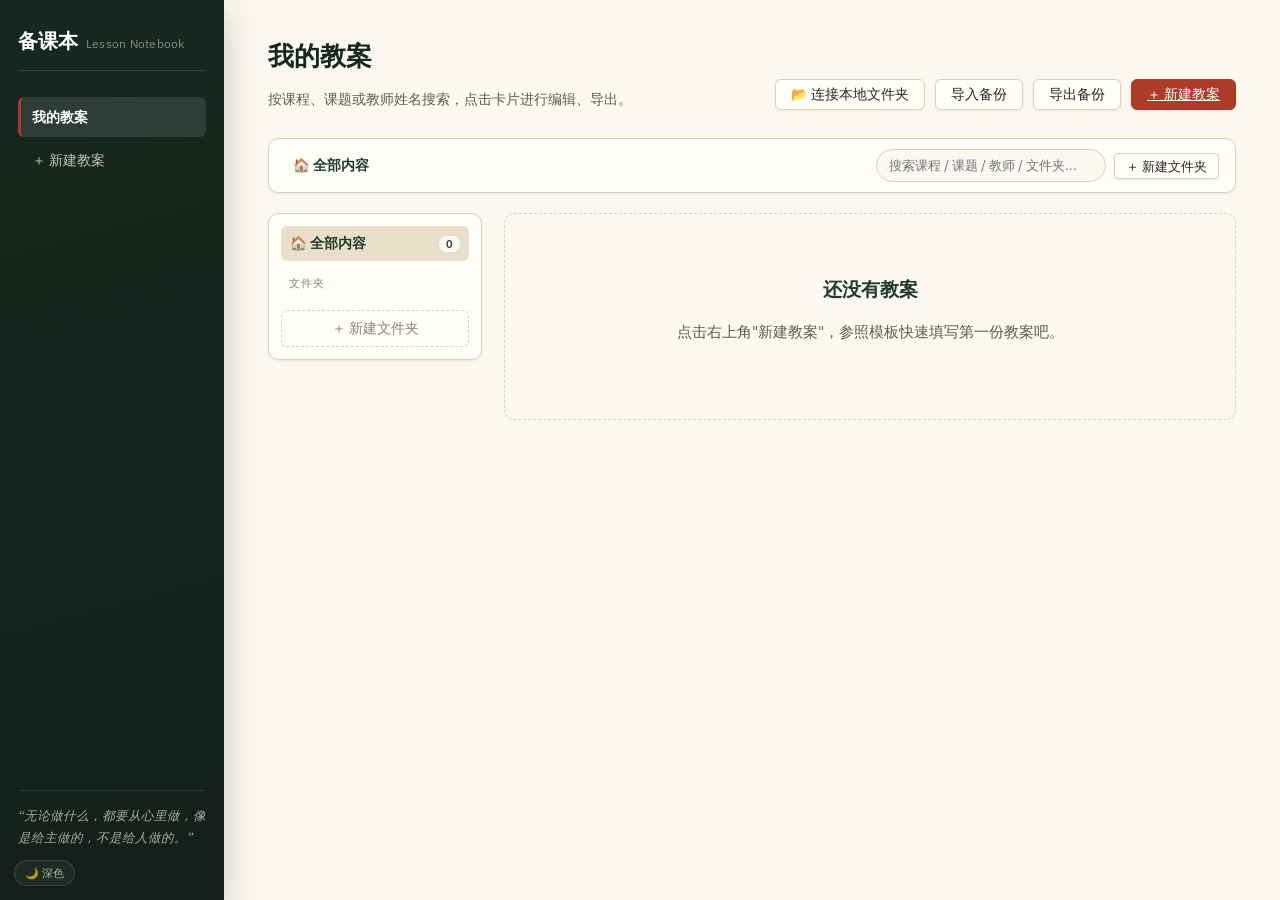
==== index.html @ 8b191ddd "去除打开文件夹按钮" ====
<!DOCTYPE html>
<html lang="zh-CN">
<head>
<meta charset="UTF-8" />
<meta name="viewport" content="width=device-width, initial-scale=1.0" />
<title>备课本 · 我的教案</title>
<script>
// 提前应用主题，避免深色模式下刷新时闪白
try { if (localStorage.getItem("lesson_planner_theme") === "dark") document.documentElement.setAttribute("data-theme", "dark"); } catch (e) {}
</script>
<link rel="stylesheet" href="css/style.css?v=62" />
</head>
<body>
<div class="app-shell">

  <aside class="app-rail">
    <div class="brand">备课本
      <small>Lesson Notebook</small>
    </div>
    <nav>
      <a href="index.html" class="active">我的教案</a>
      <a href="editor.html">＋ 新建教案</a>
    </nav>
    <div class="rail-tabs" id="rail-tabs"></div>
    <button class="theme-toggle" id="theme-toggle" title="切换主题">🌙 深色</button>
    <div class="rail-foot">
      <span class="rail-foot-text">“无论做什么，都要从心里做，像是给主做的，不是给人做的。”</span>
    </div>
  </aside>

  <main class="app-main">
    <div class="page-head">
      <div>
        <h1>我的教案</h1>
        <p>按课程、课题或教师姓名搜索，点击卡片进行编辑、导出。</p>
      </div>
      <div class="toolbar">
        <button class="btn" id="fs-sync-btn" style="display:none" title="把教案实时镜像为本地真实文件夹和 JSON 文件">📂 连接本地文件夹</button>
        <button class="btn" id="import-backup-btn">导入备份</button>
        <button class="btn" id="export-backup-btn">导出备份</button>
        <a class="btn btn-accent" href="editor.html">＋ 新建教案</a>
      </div>
      <input type="file" id="import-file-input" accept="application/json" style="display:none" />
    </div>

    <div class="breadcrumb-bar">
      <div class="breadcrumb" id="breadcrumb"></div>
      <div class="breadcrumb-tools">
        <input type="search" id="search-input" placeholder="搜索课程 / 课题 / 教师 / 文件夹..." />
        <button class="btn btn-sm" id="new-folder-btn" title="新建文件夹">＋ 新建文件夹</button>
      </div>
    </div>

    <div class="explorer">
      <aside class="explorer-sidebar" id="explorer-sidebar"></aside>

      <section class="explorer-main">
        <div class="card-grid" id="card-grid"></div>

        <div class="empty-state" id="empty-state" style="display:none">
          <h2>还没有教案</h2>
          <p>点击右上角"新建教案"，参照模板快速填写第一份教案吧。</p>
        </div>
      </section>
    </div>
  </main>
</div>

<div class="toast" id="toast"></div>

<!-- 移动教案弹窗 -->
<div class="move-modal" id="move-modal" style="display:none">
  <div class="modal-backdrop" id="move-modal-backdrop"></div>
  <div class="move-modal-content">
    <h3>移动教案到…</h3>
    <div class="move-list" id="move-list"></div>
    <div class="move-modal-actions">
      <button type="button" class="btn btn-ghost" id="move-cancel">取消</button>
    </div>
  </div>
</div>

<!-- 新建/重命名文件夹弹窗 -->
<div class="move-modal" id="folder-modal" style="display:none">
  <div class="modal-backdrop" id="folder-modal-backdrop"></div>
  <div class="move-modal-content">
    <h3 id="folder-modal-title">新建文件夹</h3>
    <input type="text" id="folder-name-input" placeholder="请输入文件夹名称..." maxlength="50" />
    <div class="move-modal-actions">
      <button type="button" class="btn btn-ghost" id="folder-modal-cancel">取消</button>
      <button type="button" class="btn btn-primary" id="folder-modal-ok">确定</button>
    </div>
  </div>
</div>

<script type="module" src="js/dashboard.js?v=62"></script>
<script type="module" src="js/theme.js?v=62"></script>
</body>
</html>
---- css/style.css ----
/* ============================================================
   备课本 Lesson Notebook — 全站样式
   设计方向：教师的备课笔记本
   - 黑板绿（导航 / 强调结构）
   - 牛皮纸卡片（内容承载）
   - 红笔批注色（操作 / 强调）
   字体：标题用衬线（教材质感），正文用无衬线（屏幕可读性）
   ============================================================ */

@import url('https://fonts.googleapis.com/css2?family=Source+Serif+4:opsz,wght@8..60,400;8..60,600;8..60,700&family=IBM+Plex+Sans:wght@400;500;600&family=IBM+Plex+Mono:wght@500&display=swap');

:root {
  /* 色板 */
  --ink-green-900: #16281f;
  --ink-green-800: #1f3a2e;
  --ink-green-700: #2a4d3c;
  --chalk: #f2ede0;
  --paper: #fbf8f1;
  --paper-card: #fffdf8;
  --kraft: #e9e0cb;
  --kraft-line: #d8cba9;
  --pencil-red: #ac3b2a;
  --pencil-red-dark: #8c2f21;
  --ink: #2b2620;
  --ink-soft: #635a4c;
  --ink-faint: #8d8371;
  --border: #ddd2b4;

  /* 语义别名：强调文字色（深色主题下单独指定，与用作背景的绿色解耦） */
  --heading: #16281f;
  --accent-text: #2a4d3c;
  --accent-text-strong: #1f3a2e;

  --font-serif: 'Source Serif 4', 'Songti SC', serif;
  --font-sans: 'IBM Plex Sans', 'PingFang SC', 'Microsoft YaHei', sans-serif;
  --font-mono: 'IBM Plex Mono', monospace;

  /* 圆角：从「扁平」升级为「柔和精致」，同一比例贯穿全站控件 */
  --radius-xs: 4px;
  --radius-s: 6px;
  --radius-m: 10px;
  --radius-l: 16px;
  --radius-pill: 999px;

  /* 阴影：统一用墨绿色调而非纯灰，与主题色调一致，分四档层级 */
  --shadow-xs: 0 1px 2px rgba(22, 40, 31, 0.08);
  --shadow-sm: 0 2px 10px rgba(22, 40, 31, 0.12);
  --shadow-md: 0 12px 32px rgba(22, 40, 31, 0.22);
  --shadow-lg: 0 22px 56px rgba(22, 40, 31, 0.32);

  /* 统一缓动曲线，让所有过渡动效手感一致 */
  --ease: cubic-bezier(.4, 0, .2, 1);

  --shadow-card: var(--shadow-xs);

  color-scheme: light;
}

/* ---------- 深色主题（夜读模式） ---------- */
/* 黑板绿导航保持不变；内容区切换为深色纸张 */
[data-theme="dark"] {
  color-scheme: dark;
  --paper: #1d221e;
  --paper-card: #252b26;
  --kraft: #2f3630;
  --kraft-line: #3f4841;
  --ink: #e7e2d6;
  --ink-soft: #b4ad9e;
  --ink-faint: #8a8477;
  --border: #3c443d;
  --heading: #d8ecde;
  --accent-text: #93d2b1;
  --accent-text-strong: #abe0c2;
  --pencil-red: #d97757;
  --pencil-red-dark: #b44531;
  --shadow-xs: 0 1px 2px rgba(0, 0, 0, 0.25);
  --shadow-sm: 0 2px 8px rgba(0, 0, 0, 0.32);
  --shadow-md: 0 10px 28px rgba(0, 0, 0, 0.42);
  --shadow-lg: 0 20px 52px rgba(0, 0, 0, 0.55);
}

* { box-sizing: border-box; }

html, body {
  margin: 0;
  padding: 0;
  background: var(--paper);
  color: var(--ink);
  font-family: var(--font-sans);
  font-size: 15px;
  line-height: 1.6;
}

h1, h2, h3, h4 {
  font-family: var(--font-serif);
  font-weight: 600;
  color: var(--heading);
  margin: 0 0 0.4em 0;
}

a { color: var(--accent-text); }

button, input, textarea, select {
  font-family: inherit;
  font-size: inherit;
  color: inherit;
}

/* ---------- 顶部结构 ---------- */

.app-shell {
  display: flex;
  min-height: 100vh;
}

.app-rail {
  width: 224px;
  flex-shrink: 0;
  background: linear-gradient(165deg, var(--ink-green-900) 0%, #122019 100%);
  color: var(--chalk);
  padding: 28px 18px;
  display: flex;
  flex-direction: column;
  gap: 26px;
  /* 底部预留空间，避免左下角的主题按钮压住引言文字 */
  padding-bottom: 52px;
  box-shadow: var(--shadow-md);
  position: relative;
  z-index: 1;
}

.app-rail .brand {
  font-family: var(--font-serif);
  font-size: 20px;
  font-weight: 700;
  line-height: 1.3;
  color: #fff;
  border-bottom: 1px solid rgba(255,255,255,0.12);
  padding-bottom: 16px;
  display: flex;
  align-items: center;
  gap: 8px;
}

.app-rail .brand small {
  display: block;
  margin-top: 6px;
  font-family: var(--font-sans);
  font-size: 11.5px;
  font-weight: 400;
  letter-spacing: 0.02em;
  color: rgba(242,237,224,0.5);
}

.app-rail nav {
  display: flex;
  flex-direction: column;
  gap: 3px;
}

.app-rail nav a {
  display: flex;
  align-items: center;
  gap: 8px;
  color: rgba(242,237,224,0.8);
  text-decoration: none;
  padding: 9px 11px;
  border-radius: var(--radius-s);
  font-size: 14px;
  border-left: 3px solid transparent;
  transition: background .15s var(--ease), color .15s var(--ease), border-color .15s var(--ease);
}

.app-rail nav a:hover {
  background: rgba(255,255,255,0.07);
  color: #fff;
}

.app-rail nav a.active {
  background: rgba(255,255,255,0.1);
  color: #fff;
  border-left-color: var(--pencil-red);
  font-weight: 600;
}

.app-rail .rail-foot {
  margin-top: auto;
  font-size: 12px;
  font-style: italic;
  line-height: 1.7;
  color: rgba(242,237,224,0.5);
  border-top: 1px solid rgba(255,255,255,0.1);
  padding-top: 14px;
  position: relative;
}
.app-rail .rail-foot .rail-foot-text {
  font-family: var(--font-serif);
  font-size: 12.5px;
  color: rgba(242,237,224,0.68);
}

/* ---------- 主题切换（深浅色） ---------- */

.app-rail .theme-toggle {
  position: absolute;
  left: 14px;
  bottom: 14px;
  background: rgba(255,255,255,0.05);
  color: rgba(242,237,224,0.7);
  border: 1px solid rgba(255,255,255,0.12);
  border-radius: var(--radius-pill);
  padding: 4px 10px;
  font-size: 11px;
  line-height: 1.5;
  cursor: pointer;
  transition: background .15s var(--ease), color .15s var(--ease), border-color .15s var(--ease);
}
.app-rail .theme-toggle:hover {
  background: rgba(255,255,255,0.12);
  color: #fff;
  border-color: rgba(255,255,255,0.26);
}

/* ---------- 左栏：已打开教案的标签页 ---------- */

.app-rail .rail-tabs {
  display: flex;
  flex-direction: column;
  gap: 2px;
  max-height: 32vh;
  overflow-y: auto;
  scrollbar-width: thin;
  scrollbar-color: rgba(255,255,255,0.25) transparent;
}

.app-rail .rail-tabs-head {
  font-size: 11px;
  letter-spacing: 0.08em;
  color: rgba(242,237,224,0.4);
  padding: 0 10px 6px;
}

.app-rail .rail-tab {
  display: flex;
  align-items: center;
  gap: 6px;
  color: rgba(242,237,224,0.8);
  font-size: 13px;
  line-height: 1.4;
  padding: 7px 6px 7px 10px;
  border-radius: var(--radius-xs);
  border-left: 3px solid transparent;
  cursor: pointer;
  transition: background .15s var(--ease), color .15s var(--ease), border-color .15s var(--ease);
}

.app-rail .rail-tab:hover {
  background: rgba(255,255,255,0.07);
  color: #fff;
}

.app-rail .rail-tab.active {
  background: rgba(255,255,255,0.1);
  color: #fff;
  border-left-color: var(--pencil-red);
  font-weight: 500;
}

.rail-tab-title {
  flex: 1;
  min-width: 0;
  overflow: hidden;
  text-overflow: ellipsis;
  white-space: nowrap;
}

.rail-tab-close {
  flex-shrink: 0;
  border: none;
  background: transparent;
  color: rgba(242,237,224,0.45);
  cursor: pointer;
  font-size: 11px;
  line-height: 1;
  padding: 3px 5px;
  border-radius: var(--radius-xs);
  transition: background .14s var(--ease), color .14s var(--ease);
}

.rail-tab-close:hover {
  color: #fff;
  background: rgba(255,255,255,0.18);
}

.app-main {
  flex: 1;
  min-width: 0;
  padding: 36px 44px 40px;
}

.page-head {
  display: flex;
  align-items: flex-end;
  justify-content: space-between;
  gap: 20px;
  margin-bottom: 28px;
  flex-wrap: wrap;
}

.page-head h1 { font-size: 26px; }
.page-head p { margin: 4px 0 0; color: var(--ink-soft); font-size: 14px; }

/* ---------- 按钮 ---------- */

.btn {
  display: inline-flex;
  align-items: center;
  gap: 6px;
  border: 1px solid var(--border);
  background: var(--paper-card);
  color: var(--ink);
  padding: 8px 15px;
  border-radius: var(--radius-s);
  cursor: pointer;
  font-size: 13.5px;
  font-weight: 500;
  line-height: 1;
  box-shadow: var(--shadow-xs);
  transition: border-color .16s var(--ease), background .16s var(--ease),
              box-shadow .16s var(--ease), transform .16s var(--ease), color .16s var(--ease);
}
.btn:hover {
  border-color: var(--ink-green-700);
  box-shadow: var(--shadow-sm);
  transform: translateY(-1px);
}
.btn:active { transform: translateY(0); box-shadow: var(--shadow-xs); }
.btn:focus-visible {
  outline: 2px solid var(--ink-green-700);
  outline-offset: 2px;
}

.btn-primary {
  background: var(--ink-green-800);
  border-color: var(--ink-green-800);
  color: #fff;
}
.btn-primary:hover { background: var(--ink-green-700); border-color: var(--ink-green-700); }

.btn-accent {
  background: var(--pencil-red);
  border-color: var(--pencil-red);
  color: #fff;
}
.btn-accent:hover { background: var(--pencil-red-dark); border-color: var(--pencil-red-dark); }

.btn-ghost {
  background: transparent;
  border-color: transparent;
  color: var(--ink-soft);
  box-shadow: none;
}
.btn-ghost:hover { color: var(--ink); background: var(--kraft); box-shadow: none; }
.btn-ghost:active { background: var(--kraft-line); }

.btn-danger { color: var(--pencil-red-dark); }
.btn-danger:hover { color: #fff; background: var(--pencil-red-dark); border-color: var(--pencil-red-dark); }
.btn-ghost.btn-danger:hover { color: var(--pencil-red-dark); background: rgba(172, 59, 42, 0.1); }

.btn-sm { padding: 6px 11px; font-size: 12.5px; border-radius: var(--radius-xs); }

.btn:disabled { opacity: 0.45; cursor: not-allowed; transform: none; box-shadow: none; }

/* ---------- 本地文件夹连接按钮状态 ---------- */

.btn.fs-btn-connected {
  background: #1a7f37;
  border-color: #1a7f37;
  color: #fff;
}
.btn.fs-btn-connected:hover { background: #1f8f41; border-color: #1f8f41; }

.btn.fs-btn-need-perm {
  background: #9a6700;
  border-color: #9a6700;
  color: #fff;
}
.btn.fs-btn-need-perm:hover { background: #b88500; border-color: #b88500; }

.toolbar {
  display: flex;
  gap: 10px;
  flex-wrap: wrap;
}

/* ---------- 卡片 / 索引卡（Dashboard） ---------- */

.card-grid {
  display: grid;
  grid-template-columns: repeat(auto-fill, minmax(266px, 1fr));
  gap: 18px;
}

.plan-card {
  position: relative;
  background: var(--paper-card);
  border: 1px solid var(--border);
  border-left: 3px solid var(--pencil-red);
  border-radius: var(--radius-m);
  padding: 18px 20px 15px;
  box-shadow: var(--shadow-card);
  display: flex;
  flex-direction: column;
  gap: 9px;
  cursor: pointer;
  transition: border-color .18s var(--ease), box-shadow .18s var(--ease), transform .18s var(--ease);
}

.plan-card:hover {
  border-color: var(--ink-green-700);
  border-left-color: var(--pencil-red);
  box-shadow: var(--shadow-md);
  transform: translateY(-3px);
}

.plan-card .plan-course {
  display: inline-flex;
  align-self: flex-start;
  font-size: 11px;
  font-weight: 600;
  letter-spacing: 0.03em;
  color: var(--accent-text-strong);
  background: var(--kraft);
  border-radius: var(--radius-pill);
  padding: 3px 10px;
}

.plan-card h3 {
  font-size: 17.5px;
  line-height: 1.4;
  margin: 2px 0 0;
}

.plan-card .plan-meta {
  font-size: 12.5px;
  color: var(--ink-soft);
  display: flex;
  gap: 10px;
  flex-wrap: wrap;
}

/* 教师 / 上课时间 / 学时：每一项单独一行，长短都不影响排版 */
.plan-card .plan-meta-lines {
  flex-direction: column;
  gap: 4px;
}
.plan-card .plan-meta-lines span { display: flex; align-items: center; gap: 6px; }

.plan-card .plan-updated {
  color: var(--ink-faint);
  font-size: 11.5px;
}

.plan-card .plan-actions {
  margin-top: 8px;
  display: flex;
  gap: 6px;
  flex-wrap: wrap;
  border-top: 1px solid var(--border);
  padding-top: 11px;
}
.plan-card .plan-actions .btn { box-shadow: none; }

/* ---------- 资源管理器（文件夹） ---------- */

.breadcrumb-bar {
  display: flex;
  align-items: center;
  justify-content: space-between;
  gap: 12px;
  border: 1px solid var(--border);
  background: var(--paper-card);
  border-radius: var(--radius-m);
  padding: 10px 16px;
  margin-bottom: 20px;
  box-shadow: var(--shadow-xs);
}

.breadcrumb {
  display: flex;
  align-items: center;
  gap: 4px;
  flex-wrap: wrap;
  font-size: 13.5px;
}
.crumb {
  border: none;
  background: transparent;
  color: var(--ink-soft);
  cursor: pointer;
  padding: 4px 8px;
  border-radius: var(--radius-xs);
  font-size: 13.5px;
  transition: background .14s var(--ease), color .14s var(--ease);
}
.crumb:hover { background: var(--kraft); color: var(--ink); }
.crumb.active { color: var(--accent-text-strong); font-weight: 600; }
.crumb-sep { color: var(--ink-faint); }

.breadcrumb-tools {
  display: flex;
  align-items: center;
  gap: 8px;
  margin-left: auto;
  flex-shrink: 0;
}

.breadcrumb-tools input[type="search"] {
  width: 230px;
  padding: 7px 12px;
  border: 1px solid var(--border);
  border-radius: var(--radius-pill);
  background: var(--paper);
  font-size: 13px;
  transition: border-color .14s var(--ease), box-shadow .14s var(--ease);
}
.breadcrumb-tools input[type="search"]:focus {
  outline: none;
  border-color: var(--ink-green-700);
  box-shadow: 0 0 0 3px rgba(30, 74, 55, 0.12);
}

.explorer {
  display: flex;
  gap: 22px;
  align-items: flex-start;
}

.explorer-sidebar {
  width: 214px;
  flex-shrink: 0;
  border: 1px solid var(--border);
  background: var(--paper-card);
  border-radius: var(--radius-m);
  padding: 12px;
  display: flex;
  flex-direction: column;
  gap: 2px;
  position: sticky;
  top: 16px;
  max-height: calc(100vh - 32px);
  overflow-y: auto;
  box-shadow: var(--shadow-xs);
}

.xsidebar-label {
  font-size: 11px;
  letter-spacing: 0.08em;
  color: var(--ink-faint);
  padding: 12px 8px 5px;
}

.xsidebar-row {
  display: flex;
  align-items: center;
  gap: 2px;
  border-radius: var(--radius-s);
  border-left: 3px solid transparent;
}
.xsidebar-row.active { background: var(--kraft); border-left-color: var(--ink-green-700); }
.xsidebar-row .xsidebar-item { flex: 1; min-width: 0; }

.xsidebar-item {
  display: flex;
  align-items: center;
  gap: 7px;
  border: none;
  background: transparent;
  color: var(--ink);
  text-align: left;
  font-size: 13.5px;
  padding: 8px 9px;
  border-radius: var(--radius-s);
  cursor: pointer;
  overflow: hidden;
  white-space: nowrap;
  transition: background .14s var(--ease), color .14s var(--ease);
}
.xsidebar-item:hover { background: var(--kraft); }
.xsidebar-item.active { background: var(--kraft); color: var(--accent-text-strong); font-weight: 600; }
.xsidebar-item .xcount {
  margin-left: auto;
  font-size: 10.5px;
  color: var(--ink-faint);
  background: var(--paper);
  border-radius: var(--radius-pill);
  padding: 1px 7px;
  flex-shrink: 0;
}
.xsidebar-item.active .xcount { color: var(--accent-text); }

.xsidebar-actions { display: none; gap: 2px; }
.xsidebar-row:hover .xsidebar-actions { display: inline-flex; }
.xsidebar-actions button {
  border: none;
  background: transparent;
  color: var(--ink-faint);
  cursor: pointer;
  font-size: 12px;
  padding: 3px 5px;
  border-radius: var(--radius-xs);
  line-height: 1;
  transition: color .14s var(--ease), background .14s var(--ease);
}
.xsidebar-actions button:hover { color: var(--pencil-red-dark); background: rgba(172, 59, 42, 0.08); }

.xsidebar-add {
  margin-top: 10px;
  border: 1px dashed var(--border);
  color: var(--ink-faint);
  justify-content: center;
}
.xsidebar-add:hover { color: var(--accent-text-strong); border-color: var(--accent-text); background: var(--kraft); }

.explorer-main { flex: 1; min-width: 0; }

/* ---------- 文件夹卡片（基于 plan-card，绿色主题） ---------- */

.folder-card {
  border-left-color: var(--ink-green-700);
  align-items: center;
}

.folder-card:hover {
  border-left-color: var(--ink-green-800);
}

.folder-card .folder-card-icon {
  font-size: 34px;
  text-align: center;
  margin-bottom: 2px;
  filter: drop-shadow(0 2px 3px rgba(22,40,31,0.15));
}

.folder-card h3 {
  font-size: 16px;
  text-align: center;
  color: var(--heading);
}

.folder-card .plan-meta {
  justify-content: center;
  font-size: 12px;
  color: var(--ink-faint);
}

/* 拖拽反馈 */
.drag-over { outline: 2px dashed var(--ink-green-700); outline-offset: 2px; border-radius: var(--radius-m); }
.plan-card.dragging { opacity: 0.45; }

/* 文件夹命名弹窗输入框 */
#folder-name-input {
  width: 100%;
  border: 1px solid var(--border);
  border-radius: var(--radius-s);
  padding: 9px 10px;
  background: var(--paper);
  font-size: 14px;
}
#folder-name-input:focus {
  outline: 2px solid var(--ink-green-700);
  outline-offset: -1px;
}

/* 树形侧栏层级符 */
.xcaret {
  font-size: 10px;
  color: var(--ink-faint);
  flex-shrink: 0;
}

/* ---------- 移动教案弹窗 ---------- */

.move-modal {
  position: fixed;
  inset: 0;
  z-index: 90;
  display: flex;
  align-items: center;
  justify-content: center;
}

.modal-backdrop {
  position: absolute;
  inset: 0;
  background: rgba(22, 40, 31, 0.5);
  backdrop-filter: blur(2px);
}

@keyframes modal-pop-in {
  from { opacity: 0; transform: translateY(10px) scale(0.97); }
  to { opacity: 1; transform: translateY(0) scale(1); }
}

.move-modal-content {
  position: relative;
  background: var(--paper-card);
  border: 1px solid var(--border);
  border-radius: var(--radius-l);
  box-shadow: var(--shadow-lg);
  padding: 22px 24px;
  width: min(92vw, 360px);
  max-height: 80vh;
  display: flex;
  flex-direction: column;
  animation: modal-pop-in 0.2s var(--ease);
}
.move-modal-content h3 {
  font-size: 16px;
  margin-bottom: 14px;
}

.move-list {
  display: flex;
  flex-direction: column;
  gap: 6px;
  overflow-y: auto;
}

.move-item {
  text-align: left;
  border: 1px solid var(--border);
  background: var(--paper);
  border-radius: var(--radius-s);
  padding: 9px 12px;
  font-size: 13.5px;
  color: var(--ink);
  cursor: pointer;
  transition: border-color .14s var(--ease), background .14s var(--ease), transform .14s var(--ease);
}
.move-item:hover {
  border-color: var(--ink-green-700);
  background: var(--kraft);
  transform: translateX(2px);
}

.move-modal-actions {
  margin-top: 14px;
  display: flex;
  justify-content: flex-end;
}

.empty-state {
  border: 1px dashed var(--border);
  border-radius: var(--radius-m);
  padding: 60px 24px;
  text-align: center;
  color: var(--ink-soft);
}

.empty-state h2 { color: var(--accent-text-strong); font-size: 19px; margin-bottom: 8px; }

/* ---------- 表单（编辑器） ---------- */

.form-section {
  background: var(--paper-card);
  border: 1px solid var(--border);
  border-radius: var(--radius-m);
  padding: 22px 24px;
  margin-bottom: 18px;
}

.form-section h2 {
  font-size: 15px;
  text-transform: none;
  color: var(--accent-text-strong);
  border-bottom: 1px solid var(--kraft-line);
  padding-bottom: 10px;
  margin-bottom: 16px;
}

.field-grid {
  display: grid;
  grid-template-columns: repeat(2, 1fr);
  gap: 14px 18px;
}

.field { display: flex; flex-direction: column; gap: 5px; }
.field.full { grid-column: 1 / -1; }

.field label {
  font-size: 12.5px;
  font-weight: 600;
  color: var(--ink-soft);
}

.field .hint {
  font-size: 11.5px;
  color: var(--ink-faint);
  font-weight: 400;
}

input[type="text"], input[type="date"], input[type="number"], input[type="url"], textarea {
  border: 1px solid var(--border);
  border-radius: var(--radius-s);
  padding: 9px 11px;
  background: var(--paper);
  width: 100%;
  resize: vertical;
  transition: border-color .14s var(--ease), box-shadow .14s var(--ease);
}

textarea { min-height: 88px; line-height: 1.6; }

input:focus, textarea:focus, select:focus {
  outline: none;
  border-color: var(--ink-green-700);
  box-shadow: 0 0 0 3px rgba(30, 74, 55, 0.12);
}

/* 参考资料 / 内容大纲 的动态行 */

.repeat-row {
  display: grid;
  grid-template-columns: 110px 1fr auto;
  gap: 8px;
  margin-bottom: 8px;
  align-items: center;
}

/* ---------- 教学内容及过程：Word 式富文本编辑 ---------- */

.rich-toolbar {
  display: flex;
  align-items: center;
  gap: 4px;
  flex-wrap: wrap;
  margin-bottom: 8px;
}

.rich-toolbar .rt-btn {
  border: 1px solid var(--border);
  background: var(--paper-card);
  border-radius: var(--radius-s);
  padding: 5px 10px;
  font-size: 12.5px;
  line-height: 1;
  color: var(--ink-soft);
  cursor: pointer;
}
.rich-toolbar .rt-btn:hover {
  border-color: var(--accent-text);
  color: var(--accent-text-strong);
  background: var(--paper);
}
.rich-toolbar .rt-italic,
.rich-toolbar .rt-underline { font-family: var(--font-serif); }
.rich-toolbar .rt-divider {
  width: 1px;
  height: 18px;
  background: var(--border);
  margin: 0 4px;
}

.rich-editor {
  border: 1px solid var(--border);
  border-radius: var(--radius-s);
  background: var(--paper);
  min-height: 260px;
  max-height: 60vh;
  overflow-y: auto;
  padding: 12px 16px;
  font-size: 14.5px;
  line-height: 1.8;
  outline-offset: 1px;
}
.rich-editor:focus { outline: 2px solid var(--ink-green-700); }
.rich-editor:empty::before {
  content: attr(data-placeholder);
  color: var(--ink-faint);
  pointer-events: none;
}

/* 编辑器内列表样式与导出效果保持一致（所见即所得） */
.rich-editor ul {
  margin: 0;
  padding-left: 1.6em;
  list-style-type: disc;
}
.rich-editor ul ul { list-style-type: circle; }
.rich-editor ul ul ul { list-style-type: square; }
.rich-editor > ul > li { font-weight: 700; }
.rich-editor li { margin: 3px 0; }
.rich-editor p { margin: 0 0 6px; }

.icon-btn {
  border: 1px solid var(--border);
  background: var(--paper-card);
  border-radius: var(--radius-xs);
  width: 26px;
  height: 26px;
  display: flex;
  align-items: center;
  justify-content: center;
  cursor: pointer;
  font-size: 12px;
  line-height: 1;
  color: var(--ink-soft);
  transition: border-color .14s var(--ease), color .14s var(--ease), background .14s var(--ease);
}
.icon-btn:hover { border-color: var(--accent-text); color: var(--accent-text-strong); background: var(--kraft); }

.add-row-btn {
  margin-top: 4px;
}

/* 底部保存条 */

.save-bar {
  position: sticky;
  bottom: 0;
  background: var(--paper);
  padding: 14px 0 4px;
  display: flex;
  justify-content: space-between;
  align-items: center;
  border-top: 1px solid var(--border);
  margin-top: 4px;
}

.save-status {
  font-size: 12.5px;
  color: var(--ink-faint);
  display: inline-flex;
  align-items: center;
  gap: 6px;
}

.save-status::before {
  content: "";
  display: inline-block;
  width: 7px;
  height: 7px;
  border-radius: 50%;
  background: currentColor;
  flex-shrink: 0;
}

.save-status[data-status="saved"] { color: #2a7d4a; }
.save-status[data-status="unsaved"] { color: #ac3b2a; }
.save-status[data-status="saving"] { color: #2a5d8c; }

/* ---------- AI 占位区（暂不启用） ---------- */

.ai-placeholder {
  border: 1px dashed var(--kraft-line);
  background: var(--kraft);
  border-radius: var(--radius-m);
  padding: 14px 16px;
  font-size: 13px;
  color: var(--ink-soft);
  display: flex;
  align-items: center;
  justify-content: space-between;
  gap: 12px;
  flex-wrap: wrap;
}

/* ---------- AI 悬浮对话窗口 ---------- */

/* 悬浮按钮 */
.ai-fab {
  position: fixed;
  bottom: 60px;
  right: 24px;
  width: 50px;
  height: 50px;
  border-radius: 50%;
  background: linear-gradient(155deg, var(--ink-green-700), var(--ink-green-900));
  color: #fff;
  border: none;
  cursor: pointer;
  display: flex;
  align-items: center;
  justify-content: center;
  font-size: 19px;
  box-shadow: var(--shadow-md);
  z-index: 99;
  transition: transform 0.2s var(--ease), box-shadow 0.2s var(--ease);
}

.ai-fab:hover {
  transform: scale(1.08) translateY(-2px);
  box-shadow: var(--shadow-lg);
}
.ai-fab:active { transform: scale(1.02); }

.ai-fab-badge {
  position: absolute;
  top: -1px;
  right: -1px;
  width: 13px;
  height: 13px;
  background: var(--pencil-red);
  border-radius: 50%;
  border: 2px solid #fff;
  box-shadow: 0 0 0 0 rgba(196, 68, 46, 0.5);
  animation: ai-badge-pulse 2.4s infinite;
}
@keyframes ai-badge-pulse {
  0% { box-shadow: 0 0 0 0 rgba(196, 68, 46, 0.45); }
  70% { box-shadow: 0 0 0 6px rgba(196, 68, 46, 0); }
  100% { box-shadow: 0 0 0 0 rgba(196, 68, 46, 0); }
}

/* 聊天窗口 */
.ai-chat {
  position: fixed;
  bottom: 122px;
  right: 24px;
  width: 380px;
  max-height: 600px;
  background: var(--paper);
  border: 1px solid var(--border);
  border-radius: var(--radius-l);
  box-shadow: var(--shadow-lg);
  z-index: 100;
  display: flex;
  flex-direction: column;
  overflow: hidden;
  animation: ai-chat-in 0.22s var(--ease);
}

@keyframes ai-chat-in {
  from { opacity: 0; transform: translateY(14px) scale(0.96); }
  to { opacity: 1; transform: translateY(0) scale(1); }
}

/* 聊天头部 */
.ai-chat-header {
  display: flex;
  align-items: center;
  justify-content: space-between;
  padding: 13px 16px;
  background: linear-gradient(120deg, var(--ink-green-800), var(--ink-green-700));
  color: #fff;
}

.ai-chat-title {
  display: flex;
  align-items: center;
  gap: 9px;
  font-weight: 600;
  font-size: 14px;
}
.ai-chat-title::before {
  content: "✦";
  display: flex;
  align-items: center;
  justify-content: center;
  width: 22px;
  height: 22px;
  border-radius: 50%;
  background: rgba(255,255,255,0.16);
  font-size: 11px;
}

.ai-chat-tools {
  display: flex;
  gap: 4px;
}

.ai-chat-tool {
  width: 28px;
  height: 28px;
  border: none;
  background: rgba(255, 255, 255, 0.14);
  color: #fff;
  border-radius: var(--radius-xs);
  cursor: pointer;
  display: flex;
  align-items: center;
  justify-content: center;
  transition: background .16s var(--ease), transform .16s var(--ease);
}
.ai-chat-tool:active { transform: scale(0.92); }

.ai-chat-tool:hover {
  background: rgba(255, 255, 255, 0.26);
}

/* 快捷功能 */
.ai-quick-actions {
  display: flex;
  flex-wrap: wrap;
  gap: 6px;
  padding: 11px 12px;
  border-bottom: 1px solid var(--border);
  background: var(--kraft);
}

.ai-quick-btn {
  padding: 5px 11px;
  font-size: 12px;
  background: var(--paper);
  border: 1px solid var(--border);
  border-radius: var(--radius-pill);
  cursor: pointer;
  color: var(--ink);
  transition: background .16s var(--ease), border-color .16s var(--ease), color .16s var(--ease), transform .16s var(--ease);
}

.ai-quick-btn:hover {
  background: var(--ink-green-700);
  border-color: var(--ink-green-700);
  color: #fff;
  transform: translateY(-1px);
}

/* 消息区域 */
.ai-messages {
  flex: 1;
  overflow-y: auto;
  padding: 14px 12px;
  min-height: 120px;
  max-height: 280px;
  display: flex;
  flex-direction: column;
  gap: 11px;
}

.ai-message {
  max-width: 88%;
  padding: 9px 13px;
  border-radius: var(--radius-m);
  font-size: 13px;
  line-height: 1.6;
  word-break: break-word;
  box-shadow: var(--shadow-xs);
}

.ai-message-user {
  align-self: flex-end;
  background: var(--ink-green-700);
  color: #fff;
  border-bottom-right-radius: 4px;
  box-shadow: none;
}

.ai-message-ai {
  align-self: flex-start;
  background: var(--kraft);
  color: var(--ink);
  border-bottom-left-radius: 4px;
}

.ai-message-error {
  align-self: flex-start;
  background: rgba(196, 68, 46, 0.08);
  border: 1px solid rgba(196, 68, 46, 0.25);
  color: var(--pencil-red-dark);
  border-bottom-left-radius: 4px;
  box-shadow: none;
}

.ai-message-content {
  white-space: pre-wrap;
}

.ai-message-actions {
  display: flex;
  gap: 6px;
  margin-top: 7px;
}

.ai-message-actions button {
  font-size: 11px;
  padding: 3px 9px;
  border-radius: var(--radius-pill);
  border: 1px solid var(--border);
  background: var(--paper);
  cursor: pointer;
  color: var(--ink-soft);
  transition: background .14s var(--ease), color .14s var(--ease), border-color .14s var(--ease);
}

.ai-message-actions button:hover {
  background: var(--ink-green-700);
  border-color: var(--ink-green-700);
  color: #fff;
}

/* AI 回复填入教案字段 */
.ai-fill-row {
  display: flex;
  gap: 6px;
  margin-top: 8px;
  align-items: center;
}

.ai-fill-select {
  flex: 1;
  min-width: 0;
  border: 1px solid var(--border);
  border-radius: var(--radius-xs);
  background: var(--paper-card);
  font-size: 12px;
  padding: 5px 7px;
  color: var(--ink);
}

.ai-fill-btn {
  flex-shrink: 0;
  border: none;
  background: var(--ink-green-800);
  color: #fff;
  border-radius: var(--radius-xs);
  padding: 5px 12px;
  font-size: 12px;
  cursor: pointer;
  transition: background .14s var(--ease);
}

.ai-fill-btn:hover { background: var(--ink-green-700); }

/* 输入区域 */
.ai-input-area {
  display: flex;
  align-items: flex-end;
  gap: 8px;
  padding: 11px 12px;
  border-top: 1px solid var(--border);
  background: var(--paper-card);
}

.ai-input-area textarea {
  flex: 1;
  resize: none;
  border: 1px solid var(--border);
  border-radius: var(--radius-m);
  padding: 8px 11px;
  font-size: 13px;
  line-height: 1.5;
  min-height: 36px;
  max-height: 80px;
  font-family: inherit;
  transition: border-color .14s var(--ease), box-shadow .14s var(--ease);
}

.ai-input-area textarea:focus {
  outline: none;
  border-color: var(--ink-green-700);
  box-shadow: 0 0 0 3px rgba(30, 74, 55, 0.12);
}

.ai-send-btn {
  width: 36px;
  height: 36px;
  border: none;
  background: var(--ink-green-700);
  color: #fff;
  border-radius: 50%;
  cursor: pointer;
  display: flex;
  align-items: center;
  justify-content: center;
  flex-shrink: 0;
  box-shadow: var(--shadow-xs);
  transition: background 0.16s var(--ease), transform 0.16s var(--ease), box-shadow 0.16s var(--ease);
}

.ai-send-btn:hover {
  background: var(--ink-green-800);
  transform: translateY(-1px);
  box-shadow: var(--shadow-sm);
}

.ai-send-btn:disabled {
  opacity: 0.5;
  cursor: not-allowed;
  transform: none;
  box-shadow: none;
}

/* 加载动画 */
.ai-typing {
  display: flex;
  gap: 4px;
  padding: 4px 0;
}

.ai-typing-dot {
  width: 6px;
  height: 6px;
  background: var(--ink-soft);
  border-radius: 50%;
  animation: ai-typing-bounce 1.2s infinite;
}

.ai-typing-dot:nth-child(2) { animation-delay: 0.2s; }
.ai-typing-dot:nth-child(3) { animation-delay: 0.4s; }

@keyframes ai-typing-bounce {
  0%, 60%, 100% { transform: translateY(0); opacity: 0.4; }
  30% { transform: translateY(-4px); opacity: 1; }
}

/* AI 设置弹窗 */
.ai-modal {
  position: fixed;
  inset: 0;
  z-index: 200;
  display: flex;
  align-items: center;
  justify-content: center;
}

.ai-modal-backdrop {
  position: absolute;
  inset: 0;
  background: rgba(22, 40, 31, 0.5);
  backdrop-filter: blur(2px);
}

.ai-modal-content {
  position: relative;
  background: var(--paper);
  border: 1px solid var(--border);
  border-radius: var(--radius-l);
  padding: 26px;
  width: 90%;
  max-width: 440px;
  max-height: 85vh;
  overflow-y: auto;
  /* 滚动条不贴着内容，留一点呼吸感 */
  scrollbar-gutter: stable;
  padding-right: 22px;
  box-shadow: var(--shadow-lg);
  animation: modal-pop-in 0.2s var(--ease);
}

/* 精致细滚动条：圆角胶囊 + 主题色调，悬停加深 */
.ai-modal-content::-webkit-scrollbar {
  width: 8px;
}
.ai-modal-content::-webkit-scrollbar-track {
  background: transparent;
  margin: 6px 0;
}
.ai-modal-content::-webkit-scrollbar-thumb {
  background: var(--kraft-line);
  border-radius: var(--radius-pill);
  border: 2px solid transparent;
  background-clip: padding-box;
}
.ai-modal-content::-webkit-scrollbar-thumb:hover {
  background: var(--ink-faint);
  background-clip: padding-box;
}
.ai-modal-content::-webkit-scrollbar-corner {
  background: transparent;
}
.ai-modal-content {
  scrollbar-width: thin;
  scrollbar-color: var(--kraft-line) transparent;
}
[data-theme="dark"] .ai-modal-content {
  scrollbar-color: var(--kraft-line) transparent;
}

.ai-modal-content h3 {
  margin-bottom: 18px;
}

.ai-modal-content .field {
  margin-bottom: 16px;
}

.ai-setup-notice {
  background: var(--kraft);
  border: 1px solid var(--kraft-line);
  border-radius: var(--radius-m);
  padding: 14px 16px;
  margin-bottom: 18px;
  font-size: 13px;
}

.ai-setup-notice strong {
  display: block;
  margin-bottom: 8px;
  font-size: 14px;
}

.ai-setup-notice ol {
  margin: 8px 0;
  padding-left: 18px;
}

.ai-setup-notice li {
  margin: 4px 0;
}

.ai-setup-notice a {
  color: var(--accent-text);
}

.ai-modal-actions {
  display: flex;
  justify-content: flex-end;
  gap: 8px;
  margin-top: 22px;
}

.ai-test-row {
  display: flex;
  align-items: center;
  gap: 10px;
  margin-top: 8px;
}

.ai-test-result {
  font-size: 12px;
  color: var(--ink-soft);
}

.ai-test-result.success {
  color: var(--accent-text);
}

.ai-test-result.error {
  color: var(--pencil-red);
}

.checkbox-label {
  display: flex;
  align-items: center;
  gap: 8px;
  cursor: pointer;
  font-weight: 500;
}

.checkbox-label input[type="checkbox"] {
  width: 16px;
  height: 16px;
  cursor: pointer;
}

/* 移动端适配 */
@media (max-width: 600px) {
  .ai-fab {
    bottom: 16px;
    right: 16px;
    width: 48px;
    height: 48px;
  }
  .ai-chat {
    bottom: 72px;
    right: 12px;
    left: 12px;
    width: auto;
    max-height: 70vh;
  }
  .ai-messages {
    max-height: 40vh;
  }
  .ai-quick-btn {
    font-size: 11px;
    padding: 4px 8px;
  }
}

/* ---------- Toast ---------- */

.toast {
  position: fixed;
  right: 24px;
  bottom: 24px;
  background: var(--ink-green-900);
  color: #fff;
  padding: 11px 18px;
  border-radius: var(--radius-m);
  font-size: 13px;
  box-shadow: var(--shadow-lg);
  opacity: 0;
  transform: translateY(6px);
  transition: opacity .2s var(--ease), transform .2s var(--ease);
  pointer-events: none;
  z-index: 50;
}
.toast.show { opacity: 1; transform: translateY(0); }

/* 深色主题下微调（保存状态、状态提示等硬编码色的可读性） */
[data-theme="dark"] .save-status[data-status="saved"] { color: #7fd39a; }
[data-theme="dark"] .save-status[data-status="unsaved"] { color: #e89380; }
[data-theme="dark"] .save-status[data-status="saving"] { color: #93c2ef; }

/* ---------- 打印视图（导出 PDF 用） ---------- */

#print-root { display: none !important; }

@media print {
  .app-rail, .app-main > *:not(#print-root) { display: none !important; }
  #print-root { display: block !important; }

  @page {
    size: A4;
    margin: 20mm 18mm;
  }

  body {
    background: #fff;
    font-family: "Songti SC", "SimSun", "Times New Roman", serif;
    font-size: 11pt;
    line-height: 1.6;
    color: #000;
  }

  /* 居中大标题 */
  .doc-title {
    text-align: center;
    font-size: 30pt;
    font-weight: 700;
    letter-spacing: 0.25em;
    margin: 28pt 0 34pt;
    color: #000;
  }

  /* 标题下信息行：标签 + 加粗下划线的值 */
  .doc-info { margin: 0 0 8pt 4em; }
  .doc-info p { margin: 0 0 10pt; font-size: 13pt; }
  .doc-info .doc-label { display: inline-block; min-width: 5.5em; }
  .doc-info .doc-value {
    font-weight: 700;
    text-decoration: underline;
    text-underline-offset: 3pt;
    text-decoration-thickness: 1pt;
  }

  /* 灰色斜纹横幅条 */
  .doc-banner {
    border: 1px solid #aaa;
    background: repeating-linear-gradient(45deg, #ececec 0 5px, #fafafa 5px 10px);
    padding: 3pt 8pt;
    font-size: 10.5pt;
    margin: 14pt 0 10pt;
    page-break-after: avoid;
  }
  .doc-banner.page-break {
    page-break-before: always;
    margin-top: 0;
  }

  /* 教案表格：黑色细线 */
  table.doc-table {
    width: 100%;
    border-collapse: collapse;
    border-spacing: 0;
    border: none;
    margin-bottom: 12pt;
  }
  table.doc-table th, table.doc-table td {
    border: 0.3pt solid #000;
    padding: 6pt 8pt;
    vertical-align: top;
    text-align: left;
    word-break: break-word;
  }
  table.doc-table th {
    width: 15%;
    font-weight: 700;
    text-align: center;
    vertical-align: middle;
  }
  tr { page-break-inside: avoid; }

  /* 讲稿部分大表：允许在单元格内自然跨页，避免出现空白页 */
  table.doc-process { page-break-inside: auto; }
  table.doc-process td { page-break-inside: auto; }
  table.doc-process tr { page-break-inside: auto; }

  /* 空内容单元格保留最小高度，便于打印后手写 */
  table.doc-table td.doc-multiline { min-height: 26pt; }

  /* 讲稿部分大表 */
  table.doc-table th.doc-process-head {
    width: auto;
    text-align: center;
    font-size: 14pt;
    letter-spacing: 0.2em;
    padding: 8pt;
  }
  td.doc-process-content { width: 78%; }
  td.doc-process-remarks { width: 22%; }
  th.doc-process-remarks-head { width: 22%; font-weight: 600; }
  td.doc-row-label { letter-spacing: 0.1em; }
  td.doc-tall { min-height: 80pt; }
  td.doc-process-content .cn-num { font-weight: 700; }

  /* 多级讲稿列表：与编辑器一致的圆点 + 悬挂缩进（所见即所得） */
  table.doc-table td.doc-process-content ul {
    margin: 0;
    padding-left: 1.5em;
    list-style-type: disc;
  }
  table.doc-table td.doc-process-content ul ul { list-style-type: circle; }
  table.doc-table td.doc-process-content ul ul ul { list-style-type: square; }
  table.doc-table td.doc-process-content > ul > li { font-weight: 700; }
  table.doc-table td.doc-process-content li { margin: 3pt 0; }
  table.doc-table .doc-bullet { padding-left: 1.6em; text-indent: -1.3em; margin: 2pt 0; }
}

/* ---------- PDF 捕获模式（html2canvas 截图用） ---------- */
/* 通过 .pdf-capture 类让打印视图在屏幕可见，同时复用打印样式 */

body.pdf-capture .app-rail,
body.pdf-capture .app-main > *:not(#print-root) { display: none !important; }
body.pdf-capture #print-root {
  display: block !important;
  position: fixed;
  left: 0;
  top: 0;
  width: 210mm;
  min-height: 297mm;
  background: #fff;
  z-index: -1;
  font-family: "Songti SC", "SimSun", "Times New Roman", serif;
  font-size: 11pt;
  line-height: 1.6;
  color: #000;
  padding: 20mm 18mm;
  box-sizing: border-box;
}
body.pdf-capture { background: #fff; }

/* 打印视图元素样式（在 PDF 捕获模式下生效） */
body.pdf-capture .doc-title {
  text-align: center;
  font-size: 30pt;
  font-weight: 700;
  letter-spacing: 0.25em;
  margin: 28pt 0 34pt;
  color: #000;
}
body.pdf-capture .doc-info { margin: 0 0 8pt 4em; }
body.pdf-capture .doc-info p { margin: 0 0 10pt; font-size: 13pt; }
body.pdf-capture .doc-info .doc-label { display: inline-block; min-width: 5.5em; }
body.pdf-capture .doc-info .doc-value {
  font-weight: 700;
  text-decoration: underline;
  text-underline-offset: 3pt;
  text-decoration-thickness: 1pt;
}
body.pdf-capture .doc-banner {
  border: 1px solid #aaa;
  background: repeating-linear-gradient(45deg, #ececec 0 5px, #fafafa 5px 10px);
  padding: 3pt 8pt;
  font-size: 10.5pt;
  margin: 14pt 0 10pt;
}
body.pdf-capture table.doc-table {
  width: 100%;
  border-collapse: collapse;
  border-spacing: 0;
  border: none;
  margin-bottom: 12pt;
}
body.pdf-capture table.doc-table th,
body.pdf-capture table.doc-table td {
  border: 0.3pt solid #000;
  padding: 6pt 8pt;
  vertical-align: top;
  text-align: left;
  word-break: break-word;
}
body.pdf-capture table.doc-table th {
  width: 15%;
  font-weight: 700;
  text-align: center;
  vertical-align: middle;
}
body.pdf-capture table.doc-table td.doc-multiline { min-height: 26pt; }
body.pdf-capture table.doc-table th.doc-process-head {
  width: auto;
  text-align: center;
  font-size: 14pt;
  letter-spacing: 0.2em;
  padding: 8pt;
}
body.pdf-capture td.doc-process-content { width: 78%; }
body.pdf-capture td.doc-process-remarks { width: 22%; }
body.pdf-capture th.doc-process-remarks-head { width: 22%; font-weight: 600; }
body.pdf-capture td.doc-row-label { letter-spacing: 0.1em; }
body.pdf-capture td.doc-tall { min-height: 80pt; }
body.pdf-capture td.doc-process-content .cn-num { font-weight: 700; }
body.pdf-capture table.doc-table td.doc-process-content ul {
  margin: 0;
  padding-left: 1.5em;
  list-style-type: disc;
}
body.pdf-capture table.doc-table td.doc-process-content ul ul { list-style-type: circle; }
body.pdf-capture table.doc-table td.doc-process-content ul ul ul { list-style-type: square; }
body.pdf-capture table.doc-table td.doc-process-content > ul > li { font-weight: 700; }
body.pdf-capture table.doc-table td.doc-process-content li { margin: 3pt 0; }
body.pdf-capture table.doc-table .doc-bullet { padding-left: 1.6em; text-indent: -1.3em; margin: 2pt 0; }

/* ---------- 响应式 ---------- */

/* 平板横屏 (900px 以下) */
@media (max-width: 900px) {
  .app-shell { flex-direction: column; }
  .app-rail { width: 100%; flex-direction: row; align-items: center; padding: 14px 18px; gap: 18px; }
  .app-rail .brand { border-bottom: none; padding-bottom: 0; }
  .app-rail nav { flex-direction: row; }
  .app-rail .rail-tabs { flex-direction: row; align-items: center; max-height: none; overflow-y: hidden; overflow-x: auto; flex: 1; gap: 4px; min-width: 0; }
  .app-rail .rail-tabs-head { display: none; }
  .app-rail .rail-tab { border-left: none; border-bottom: 3px solid transparent; padding: 5px 8px; flex-shrink: 0; }
  .app-rail .rail-tab.active { border-left-color: transparent; border-bottom-color: var(--pencil-red); }
  .rail-tab-title { max-width: 120px; }
  .app-rail .rail-foot { display: none; }
  .app-main { padding: 24px; }
  .field-grid { grid-template-columns: 1fr; }

  /* 资源管理器：侧栏变横向滚动条 */
  .explorer { flex-direction: column; gap: 12px; }
  .explorer-sidebar {
    width: 100%;
    flex-direction: row;
    align-items: center;
    position: static;
    max-height: none;
    overflow-x: auto;
    overflow-y: hidden;
    padding: 8px;
  }
  .xsidebar-label { display: none; }
  .xsidebar-row, .xsidebar-item { flex-shrink: 0; }
  .xsidebar-row { flex-direction: row; }
  .xsidebar-actions { display: inline-flex; }
  .breadcrumb-bar { flex-wrap: wrap; }
}

/* 手机竖屏 (600px 以下) */
@media (max-width: 600px) {
  .app-rail {
    flex-wrap: wrap;
    padding: 12px 14px;
    gap: 10px;
  }
  .app-rail .brand {
    font-size: 17px;
    width: 100%;
    display: flex;
    align-items: baseline;
    gap: 8px;
  }
  .app-rail .brand small {
    margin-top: 0;
    font-size: 11px;
  }
  .app-rail nav {
    width: 100%;
    order: 3;
  }
  .app-rail nav a {
    flex: 1;
    text-align: center;
    padding: 8px 6px;
    font-size: 13px;
  }
  .app-rail .rail-tabs {
    order: 2;
    width: 100%;
    flex: none;
  }
  .app-main {
    padding: 16px 14px;
  }
  .page-head {
    flex-direction: column;
    align-items: flex-start;
    gap: 14px;
    margin-bottom: 20px;
  }
  .page-head h1 { font-size: 22px; }
  .page-head p { font-size: 13px; }
  .toolbar {
    width: 100%;
    display: grid;
    grid-template-columns: 1fr 1fr;
    gap: 8px;
  }
  .toolbar .btn {
    justify-content: center;
    padding: 10px 12px;
    font-size: 13px;
  }
  .toolbar .btn:first-child {
    grid-column: 1 / -1;
  }
  .form-section {
    padding: 16px 14px;
  }
  .form-section h2 {
    font-size: 14px;
    padding-bottom: 8px;
    margin-bottom: 12px;
  }
  .field-grid {
    grid-template-columns: 1fr;
    gap: 12px;
  }
  .field label {
    font-size: 12px;
  }
  .field .hint {
    font-size: 11px;
  }
  input[type="text"], input[type="date"], input[type="number"], input[type="url"], textarea {
    padding: 10px 10px;
    font-size: 14px;
  }
  textarea {
    min-height: 72px;
  }
  .rich-toolbar {
    flex-wrap: wrap;
    gap: 6px;
  }
  .rt-btn {
    padding: 6px 10px;
    font-size: 12px;
  }
  .rich-editor {
    min-height: 180px;
    padding: 12px;
    font-size: 14px;
  }
  .save-bar {
    flex-direction: column;
    gap: 10px;
    padding: 12px 0;
  }
  .save-bar .btn {
    width: 100%;
    justify-content: center;
    padding: 12px;
  }
  .save-status {
    text-align: center;
    font-size: 12px;
  }
  /* 卡片网格：单列 */
  .card-grid {
    grid-template-columns: 1fr;
    gap: 12px;
  }
  .plan-card {
    padding: 14px 14px 12px;
  }
  .plan-card h3 {
    font-size: 16px;
  }
  .plan-card .plan-meta {
    font-size: 12px;
  }
  .plan-card .plan-actions {
    gap: 6px;
  }
  .plan-card .plan-actions .btn {
    flex: 1;
    justify-content: center;
    padding: 8px 6px;
    font-size: 12px;
  }
  /* 搜索框（面包屑栏内） */
  .breadcrumb-tools {
    width: 100%;
    margin-left: 0;
  }
  .breadcrumb-tools input[type="search"] {
    flex: 1;
    width: auto;
    min-width: 0;
    padding: 10px 12px;
  }
  /* 空状态 */
  .empty-state {
    padding: 40px 16px;
  }
  .empty-state h2 {
    font-size: 17px;
  }
  /* 参考资料行 */
  .repeat-row {
    grid-template-columns: 90px 1fr auto;
    gap: 6px;
  }
  /* AI 占位 */
  .ai-placeholder {
    padding: 12px;
    font-size: 12px;
  }
}

/* 小屏手机 (380px 以下) */
@media (max-width: 380px) {
  .app-rail .brand {
    font-size: 16px;
  }
  .app-rail nav a {
    font-size: 12px;
    padding: 6px 4px;
  }
  .toolbar {
    grid-template-columns: 1fr;
  }
  .page-head h1 {
    font-size: 20px;
  }
  .form-section {
    padding: 12px 10px;
  }
  .plan-card .plan-actions {
    flex-direction: column;
  }
}
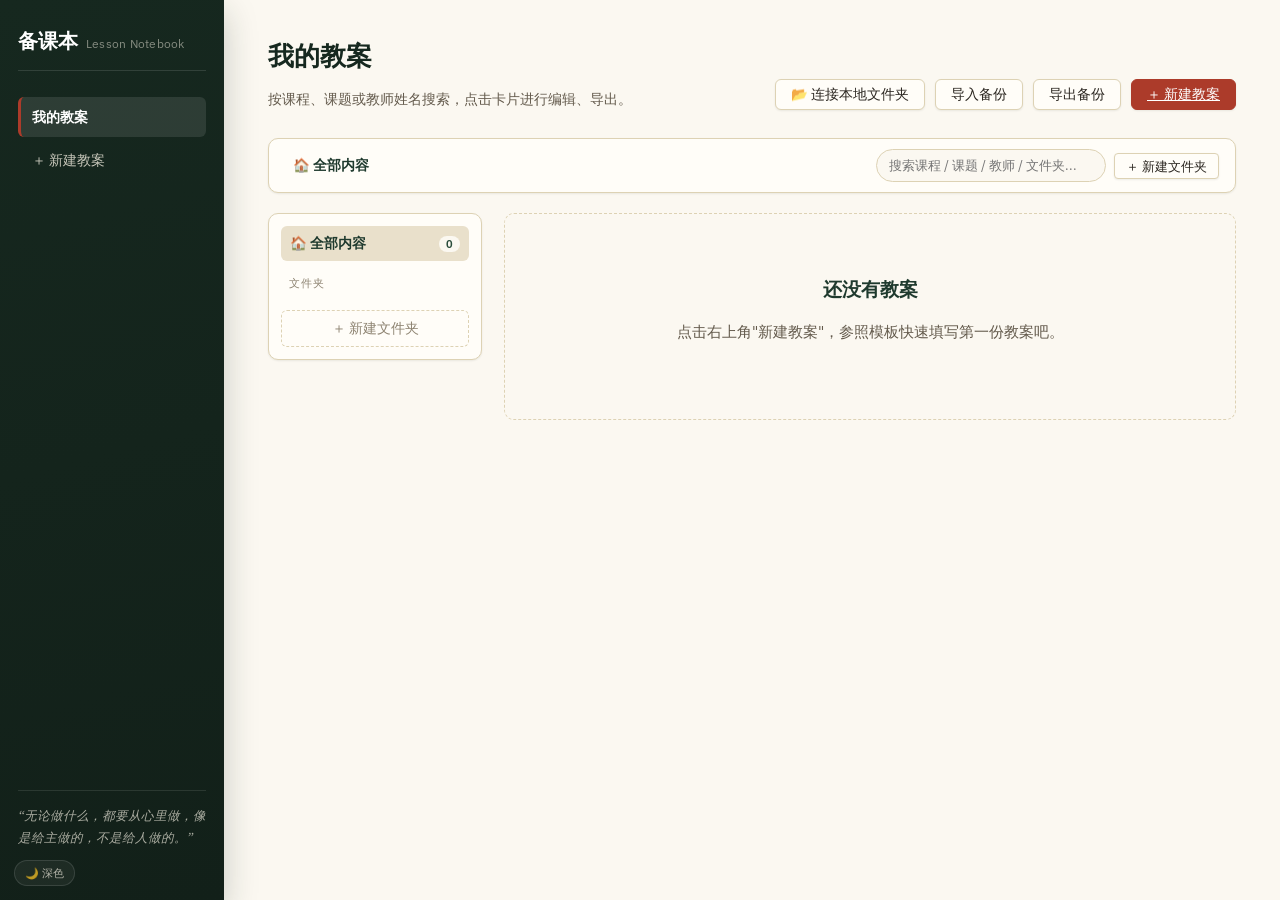
==== commit bb6f9a75: "更新样式文件至版本76，优化移动端布局和样式" ====
--- a/index.html
+++ b/index.html
@@ -8,7 +8,7 @@
 // 提前应用主题，避免深色模式下刷新时闪白
 try { if (localStorage.getItem("lesson_planner_theme") === "dark") document.documentElement.setAttribute("data-theme", "dark"); } catch (e) {}
 </script>
-<link rel="stylesheet" href="css/style.css?v=62" />
+<link rel="stylesheet" href="css/style.css?v=76" />
 </head>
 <body>
 <div class="app-shell">
@@ -93,7 +93,7 @@
   </div>
 </div>
 
-<script type="module" src="js/dashboard.js?v=62"></script>
-<script type="module" src="js/theme.js?v=62"></script>
+<script type="module" src="js/dashboard.js?v=72"></script>
+<script type="module" src="js/theme.js?v=72"></script>
 </body>
 </html>
--- a/css/style.css
+++ b/css/style.css
@@ -81,6 +81,33 @@
 
 * { box-sizing: border-box; }
 
+/* ---------- 全站统一滚动条 ---------- */
+/* 细胶囊 + 主题色调，所有可滚动区域（页面、弹窗、消息区、文本框等）共用 */
+* {
+  scrollbar-width: thin;
+  scrollbar-color: var(--kraft-line) transparent;
+}
+::-webkit-scrollbar {
+  width: 8px;
+  height: 8px;
+}
+::-webkit-scrollbar-track {
+  background: transparent;
+}
+::-webkit-scrollbar-thumb {
+  background: var(--kraft-line);
+  border-radius: var(--radius-pill);
+  border: 2px solid transparent;
+  background-clip: padding-box;
+}
+::-webkit-scrollbar-thumb:hover {
+  background: var(--ink-faint);
+  background-clip: padding-box;
+}
+::-webkit-scrollbar-corner {
+  background: transparent;
+}
+
 html, body {
   margin: 0;
   padding: 0;
@@ -127,6 +154,12 @@
   box-shadow: var(--shadow-md);
   position: relative;
   z-index: 1;
+  /* 侧栏固定不动：视口高度 + 固定定位，主内容区域独立滚动 */
+  position: sticky;
+  top: 0;
+  height: 100vh;
+  overflow-y: auto;
+  overflow-x: hidden;
 }
 
 .app-rail .brand {
@@ -229,8 +262,7 @@
   gap: 2px;
   max-height: 32vh;
   overflow-y: auto;
-  scrollbar-width: thin;
-  scrollbar-color: rgba(255,255,255,0.25) transparent;
+  /* 滚动条样式使用全站统一规则 */
 }
 
 .app-rail .rail-tabs-head {
@@ -291,6 +323,11 @@
   color: #fff;
   background: rgba(255,255,255,0.18);
 }
+
+/* 标签拖拽排序反馈 */
+.app-rail .rail-tab.dragging { opacity: 0.4; }
+.app-rail .rail-tab.drop-above { box-shadow: inset 0 2px 0 rgba(255,255,255,0.85); }
+.app-rail .rail-tab.drop-below { box-shadow: inset 0 -2px 0 rgba(255,255,255,0.85); }
 
 .app-main {
   flex: 1;
@@ -822,7 +859,7 @@
 
 .repeat-row {
   display: grid;
-  grid-template-columns: 110px 1fr auto;
+  grid-template-columns: 110px 1fr auto auto;
   gap: 8px;
   margin-bottom: 8px;
   align-items: center;
@@ -867,8 +904,9 @@
   border-radius: var(--radius-s);
   background: var(--paper);
   min-height: 260px;
-  max-height: 60vh;
   overflow-y: auto;
+  /* 允许拖动右下角把手调整高度 */
+  resize: vertical;
   padding: 12px 16px;
   font-size: 14.5px;
   line-height: 1.8;
@@ -909,6 +947,22 @@
   transition: border-color .14s var(--ease), color .14s var(--ease), background .14s var(--ease);
 }
 .icon-btn:hover { border-color: var(--accent-text); color: var(--accent-text-strong); background: var(--kraft); }
+
+/* 参考资料跳转按钮：无边框幽灵样式，极简 */
+.ref-open {
+  border: none;
+  background: transparent;
+  color: var(--ink-faint);
+  width: 28px;
+  height: 28px;
+  padding: 0;
+}
+.ref-open svg { width: 15px; height: 15px; display: block; }
+.ref-open:hover:not(:disabled) {
+  background: var(--kraft);
+  color: var(--accent-text-strong);
+}
+.ref-open:disabled { opacity: 0.25; cursor: default; background: transparent; }
 
 .add-row-btn {
   margin-top: 4px;
@@ -1021,7 +1075,7 @@
   width: 380px;
   max-height: 600px;
   background: var(--paper);
-  border: 1px solid var(--border);
+  border: none;
   border-radius: var(--radius-l);
   box-shadow: var(--shadow-lg);
   z-index: 100;
@@ -1088,6 +1142,42 @@
 .ai-chat-tool:hover {
   background: rgba(255, 255, 255, 0.26);
 }
+
+/* 拖动/缩放支持 */
+.ai-chat-header { cursor: move; }
+
+.ai-chat-resize {
+  position: absolute;
+  left: 0;
+  bottom: 0;
+  width: 20px;
+  height: 20px;
+  cursor: nesw-resize;
+  z-index: 3;
+}
+
+.ai-chat-resize::before {
+  content: "";
+  position: absolute;
+  left: 5px;
+  bottom: 5px;
+  width: 9px;
+  height: 9px;
+  border-left: 2px solid var(--ink-faint);
+  border-bottom: 2px solid var(--ink-faint);
+  border-bottom-left-radius: 4px;
+  opacity: 0.55;
+  transition: opacity .14s var(--ease), border-color .14s var(--ease);
+}
+
+.ai-chat-resize:hover::before {
+  opacity: 1;
+  border-color: var(--ink-green-700);
+}
+
+/* 用户手动调整过大小后，解除默认的尺寸上限，让设置生效 */
+.ai-chat.ai-chat-resized { max-height: none; }
+.ai-chat.ai-chat-resized .ai-messages { max-height: none; }
 
 /* 快捷功能 */
 .ai-quick-actions {
@@ -1167,61 +1257,130 @@
   white-space: pre-wrap;
 }
 
+/* AI 回复消息操作（悬停显示的复制/编辑小图标，位于气泡下方） */
+.ai-message-row {
+  display: flex;
+  flex-direction: column;
+  max-width: 88%;
+}
+
+.ai-message-row-user { align-self: flex-end; }
+.ai-message-row-ai { align-self: flex-start; }
+
+/* 气泡在行内占满宽度，对齐交给行容器 */
+.ai-message-row .ai-message { align-self: stretch; max-width: 100%; }
+
 .ai-message-actions {
   display: flex;
+  gap: 2px;
+  margin-top: 4px;
+  /* 默认隐藏，悬停消息时浮现 */
+  opacity: 0;
+  pointer-events: none;
+  transition: opacity .15s var(--ease);
+  /* 与气泡边缘对齐 */
+  align-self: flex-start;
+}
+
+.ai-message-row-user .ai-message-actions { align-self: flex-end; }
+
+.ai-message-row:hover .ai-message-actions,
+.ai-message-row:has(.ai-edit-area) .ai-message-actions {
+  opacity: 1;
+  pointer-events: auto;
+}
+
+.ai-msg-btn {
+  width: 22px;
+  height: 22px;
+  padding: 0;
+  display: flex;
+  align-items: center;
+  justify-content: center;
+  border: none;
+  background: transparent;
+  color: var(--ink-faint);
+  border-radius: var(--radius-xs);
+  cursor: pointer;
+  transition: background .14s var(--ease), color .14s var(--ease);
+}
+
+.ai-msg-btn svg { width: 13px; height: 13px; display: block; }
+
+.ai-msg-btn:hover {
+  background: rgba(0, 0, 0, 0.09);
+  color: var(--ink);
+}
+
+/* 用户消息是深绿底，图标用浅色 */
+.ai-message-user .ai-msg-btn { color: rgba(255, 255, 255, 0.7); }
+.ai-message-user .ai-msg-btn:hover {
+  background: rgba(255, 255, 255, 0.18);
+  color: #fff;
+}
+
+/* 消息编辑态 */
+.ai-edit-area {
+  display: flex;
+  flex-direction: column;
   gap: 6px;
-  margin-top: 7px;
-}
-
-.ai-message-actions button {
+  margin-top: 6px;
+  width: 100%;
+}
+
+.ai-edit-area textarea {
+  width: 100%;
+  min-height: 56px;
+  resize: vertical;
+  border: 1px solid var(--ink-green-700);
+  border-radius: var(--radius-s);
+  padding: 7px 9px;
+  font-size: 13px;
+  line-height: 1.55;
+  font-family: inherit;
+  color: var(--ink);
+  background: var(--paper-card);
+}
+
+.ai-edit-area textarea:focus {
+  outline: none;
+  box-shadow: 0 0 0 3px rgba(30, 74, 55, 0.14);
+}
+
+.ai-edit-btns {
+  display: flex;
+  gap: 6px;
+  justify-content: flex-end;
+}
+
+.ai-edit-save,
+.ai-edit-cancel {
   font-size: 11px;
-  padding: 3px 9px;
+  padding: 3px 10px;
   border-radius: var(--radius-pill);
   border: 1px solid var(--border);
-  background: var(--paper);
   cursor: pointer;
+  transition: background .14s var(--ease), color .14s var(--ease), border-color .14s var(--ease);
+}
+
+.ai-edit-cancel {
+  background: transparent;
   color: var(--ink-soft);
-  transition: background .14s var(--ease), color .14s var(--ease), border-color .14s var(--ease);
-}
-
-.ai-message-actions button:hover {
-  background: var(--ink-green-700);
-  border-color: var(--ink-green-700);
-  color: #fff;
-}
-
-/* AI 回复填入教案字段 */
-.ai-fill-row {
-  display: flex;
-  gap: 6px;
-  margin-top: 8px;
-  align-items: center;
-}
-
-.ai-fill-select {
-  flex: 1;
-  min-width: 0;
-  border: 1px solid var(--border);
-  border-radius: var(--radius-xs);
-  background: var(--paper-card);
-  font-size: 12px;
-  padding: 5px 7px;
+}
+
+.ai-edit-cancel:hover {
+  background: rgba(0, 0, 0, 0.07);
   color: var(--ink);
 }
 
-.ai-fill-btn {
-  flex-shrink: 0;
+.ai-edit-save {
   border: none;
   background: var(--ink-green-800);
   color: #fff;
-  border-radius: var(--radius-xs);
-  padding: 5px 12px;
-  font-size: 12px;
-  cursor: pointer;
-  transition: background .14s var(--ease);
-}
-
-.ai-fill-btn:hover { background: var(--ink-green-700); }
+}
+
+.ai-edit-save:hover:not(:disabled) { background: var(--ink-green-700); }
+.ai-edit-save:disabled { opacity: 0.45; cursor: not-allowed; }
 
 /* 输入区域 */
 .ai-input-area {
@@ -1338,35 +1497,7 @@
   box-shadow: var(--shadow-lg);
   animation: modal-pop-in 0.2s var(--ease);
 }
-
-/* 精致细滚动条：圆角胶囊 + 主题色调，悬停加深 */
-.ai-modal-content::-webkit-scrollbar {
-  width: 8px;
-}
-.ai-modal-content::-webkit-scrollbar-track {
-  background: transparent;
-  margin: 6px 0;
-}
-.ai-modal-content::-webkit-scrollbar-thumb {
-  background: var(--kraft-line);
-  border-radius: var(--radius-pill);
-  border: 2px solid transparent;
-  background-clip: padding-box;
-}
-.ai-modal-content::-webkit-scrollbar-thumb:hover {
-  background: var(--ink-faint);
-  background-clip: padding-box;
-}
-.ai-modal-content::-webkit-scrollbar-corner {
-  background: transparent;
-}
-.ai-modal-content {
-  scrollbar-width: thin;
-  scrollbar-color: var(--kraft-line) transparent;
-}
-[data-theme="dark"] .ai-modal-content {
-  scrollbar-color: var(--kraft-line) transparent;
-}
+/* 滚动条样式使用全站统一规则 */
 
 .ai-modal-content h3 {
   margin-bottom: 18px;
@@ -1499,7 +1630,13 @@
 #print-root { display: none !important; }
 
 @media print {
-  .app-rail, .app-main > *:not(#print-root) { display: none !important; }
+  /* 整个应用外壳（侧栏 + 主区域）在打印时完全隐藏，
+     否则其 min-height:100vh 会占据一整页空白，使 #print-root 从第二页开始 */
+  .app-shell,
+  .ai-fab, .ai-chat, .ai-modal, .ai-fab-badge,
+  .toast {
+    display: none !important;
+  }
   #print-root { display: block !important; }
 
   @page {
@@ -1708,7 +1845,17 @@
 /* 平板横屏 (900px 以下) */
 @media (max-width: 900px) {
   .app-shell { flex-direction: column; }
-  .app-rail { width: 100%; flex-direction: row; align-items: center; padding: 14px 18px; gap: 18px; }
+  /* 平板/手机上侧栏回到文档流正常滚动（顶部横条不固定） */
+  .app-rail {
+    width: 100%;
+    flex-direction: row;
+    align-items: center;
+    padding: 14px 18px;
+    gap: 18px;
+    position: static;
+    height: auto;
+    overflow: visible;
+  }
   .app-rail .brand { border-bottom: none; padding-bottom: 0; }
   .app-rail nav { flex-direction: row; }
   .app-rail .rail-tabs { flex-direction: row; align-items: center; max-height: none; overflow-y: hidden; overflow-x: auto; flex: 1; gap: 4px; min-width: 0; }
@@ -1717,6 +1864,12 @@
   .app-rail .rail-tab.active { border-left-color: transparent; border-bottom-color: var(--pencil-red); }
   .rail-tab-title { max-width: 120px; }
   .app-rail .rail-foot { display: none; }
+  /* 平板：主题按钮回到文档流，靠右排列，不再绝对定位 */
+  .app-rail .theme-toggle {
+    position: static;
+    margin-left: auto;
+    flex-shrink: 0;
+  }
   .app-main { padding: 24px; }
   .field-grid { grid-template-columns: 1fr; }
 
@@ -1741,14 +1894,20 @@
 
 /* 手机竖屏 (600px 以下) */
 @media (max-width: 600px) {
+  /* ---------- 顶栏：紧凑两行（品牌行 + 导航行） ---------- */
   .app-rail {
     flex-wrap: wrap;
-    padding: 12px 14px;
-    gap: 10px;
+    padding: 10px 14px;
+    gap: 8px 12px;
+    box-shadow: var(--shadow-sm);
   }
   .app-rail .brand {
     font-size: 17px;
-    width: 100%;
+    width: auto;
+    flex: 1;
+    min-width: 0;
+    border-bottom: none;
+    padding-bottom: 0;
     display: flex;
     align-items: baseline;
     gap: 8px;
@@ -1758,47 +1917,65 @@
     font-size: 11px;
   }
   .app-rail nav {
+    order: 3;
     width: 100%;
-    order: 3;
+    flex-direction: row;
+    gap: 5px;
   }
   .app-rail nav a {
     flex: 1;
+    justify-content: center;
     text-align: center;
-    padding: 8px 6px;
+    padding: 9px 6px;
     font-size: 13px;
+    border-left: none;
+    background: rgba(255,255,255,0.05);
+  }
+  .app-rail nav a.active {
+    border-left: none;
+    background: rgba(255,255,255,0.14);
   }
   .app-rail .rail-tabs {
     order: 2;
     width: 100%;
     flex: none;
   }
+
+  /* ---------- 主区域 ---------- */
   .app-main {
-    padding: 16px 14px;
+    padding: 16px 14px 28px;
   }
   .page-head {
     flex-direction: column;
     align-items: flex-start;
-    gap: 14px;
-    margin-bottom: 20px;
-  }
-  .page-head h1 { font-size: 22px; }
-  .page-head p { font-size: 13px; }
+    gap: 12px;
+    margin-bottom: 16px;
+  }
+  .page-head h1 { font-size: 21px; }
+  .page-head p { font-size: 12.5px; }
+  /* ---------- 工具栏：流式换行布局（无横向溢出） ---------- */
   .toolbar {
     width: 100%;
-    display: grid;
-    grid-template-columns: 1fr 1fr;
+    min-width: 0;
+    max-width: 100%;
+    display: flex;
+    flex-wrap: wrap;
     gap: 8px;
   }
   .toolbar .btn {
+    /* 自动换行：每行尽量放满，同行按钮等宽拉伸 */
+    flex: 1 1 auto;
+    min-width: 0;
+    white-space: nowrap;
     justify-content: center;
     padding: 10px 12px;
     font-size: 13px;
   }
-  .toolbar .btn:first-child {
-    grid-column: 1 / -1;
-  }
+
+  /* ---------- 表单 ---------- */
   .form-section {
-    padding: 16px 14px;
+    padding: 15px 14px;
+    margin-bottom: 14px;
   }
   .form-section h2 {
     font-size: 14px;
@@ -1810,46 +1987,75 @@
     gap: 12px;
   }
   .field label {
-    font-size: 12px;
+    font-size: 12.5px;
   }
   .field .hint {
-    font-size: 11px;
-  }
-  input[type="text"], input[type="date"], input[type="number"], input[type="url"], textarea {
-    padding: 10px 10px;
-    font-size: 14px;
+    font-size: 11.5px;
+  }
+  /* 16px 起始字号，避免 iOS Safari 聚焦时自动放大页面 */
+  input[type="text"], input[type="date"], input[type="number"],
+  input[type="url"], input[type="password"], input[type="search"],
+  textarea, select {
+    font-size: 16px;
+    padding: 10px 11px;
   }
   textarea {
     min-height: 72px;
   }
+
+  /* 富文本编辑器 */
   .rich-toolbar {
     flex-wrap: wrap;
     gap: 6px;
   }
   .rt-btn {
-    padding: 6px 10px;
+    padding: 7px 10px;
     font-size: 12px;
+    min-height: 32px;
   }
   .rich-editor {
     min-height: 180px;
     padding: 12px;
-    font-size: 14px;
-  }
+    font-size: 15px;
+  }
+
+  /* ---------- 参考资料：标签+按钮一行，链接独占一行 ---------- */
+  .repeat-row {
+    grid-template-columns: 1fr 30px 30px;
+    grid-template-areas:
+      "label open remove"
+      "url url url";
+    gap: 6px;
+    margin-bottom: 10px;
+  }
+  .repeat-row .ref-label { grid-area: label; }
+  .repeat-row .ref-url   { grid-area: url; }
+  .repeat-row .ref-open  { grid-area: open; }
+  .repeat-row .ref-remove { grid-area: remove; }
+  /* 图标按钮在触屏上加大点击区域 */
+  .repeat-row .icon-btn {
+    width: 32px;
+    height: 32px;
+  }
+
+  /* ---------- 底部保存条 ---------- */
   .save-bar {
-    flex-direction: column;
+    flex-direction: column-reverse;
     gap: 10px;
-    padding: 12px 0;
+    padding: 12px 0 6px;
   }
   .save-bar .btn {
     width: 100%;
     justify-content: center;
-    padding: 12px;
+    padding: 13px;
+    font-size: 14.5px;
   }
   .save-status {
     text-align: center;
     font-size: 12px;
   }
-  /* 卡片网格：单列 */
+
+  /* ---------- 首页卡片 ---------- */
   .card-grid {
     grid-template-columns: 1fr;
     gap: 12px;
@@ -1867,12 +2073,17 @@
     gap: 6px;
   }
   .plan-card .plan-actions .btn {
-    flex: 1;
+    flex: 1 1 40%;
     justify-content: center;
-    padding: 8px 6px;
-    font-size: 12px;
-  }
+    padding: 9px 6px;
+    font-size: 12.5px;
+  }
+
   /* 搜索框（面包屑栏内） */
+  .breadcrumb-bar {
+    padding: 10px 12px;
+    margin-bottom: 14px;
+  }
   .breadcrumb-tools {
     width: 100%;
     margin-left: 0;
@@ -1883,6 +2094,7 @@
     min-width: 0;
     padding: 10px 12px;
   }
+
   /* 空状态 */
   .empty-state {
     padding: 40px 16px;
@@ -1890,16 +2102,75 @@
   .empty-state h2 {
     font-size: 17px;
   }
-  /* 参考资料行 */
-  .repeat-row {
-    grid-template-columns: 90px 1fr auto;
-    gap: 6px;
-  }
+
   /* AI 占位 */
   .ai-placeholder {
     padding: 12px;
     font-size: 12px;
   }
+
+  /* ---------- 移动端适配 ---------- */
+
+  /* AI 悬浮按钮缩小、贴边 */
+  .ai-fab {
+    bottom: 20px;
+    right: 16px;
+    width: 46px;
+    height: 46px;
+  }
+  /* 编辑页保存条 sticky 常驻屏幕底部，AI 按钮整体上移避让 */
+  body:has(.save-bar) .ai-fab {
+    bottom: 84px;
+  }
+
+  /* AI 窗口：铺满小屏（留出边距），重置拖拽产生的内联样式 */
+  .ai-chat {
+    left: 8px !important;
+    right: 8px !important;
+    top: 8px !important;
+    bottom: 8px !important;
+    width: auto !important;
+    height: auto !important;
+    max-height: none;
+  }
+  .ai-chat .ai-messages { max-height: none; flex: 1; }
+
+  /* 触屏没有悬停：消息操作图标常显 */
+  .ai-message-row .ai-message-actions {
+    opacity: 1;
+    pointer-events: auto;
+  }
+
+  /* AI 设置弹窗：贴边铺满 */
+  .ai-modal-content {
+    width: calc(100% - 24px);
+    max-height: 88vh;
+  }
+
+  /* 触屏禁用拖拽把手的光标提示（拖拽仍可用鼠标场景） */
+  .ai-chat-header { cursor: default; }
+  .ai-chat-resize { display: none; }
+
+  /* 手机：主题按钮钉在顶栏右上角（品牌文字短，右侧空间充足） */
+  .app-rail .theme-toggle {
+    position: absolute;
+    left: auto;
+    bottom: auto;
+    top: 11px;
+    right: 14px;
+  }
+
+  /* Toast：居中显示，避开右下角 AI 悬浮按钮 */
+  .toast {
+    left: 16px;
+    right: 16px;
+    bottom: 82px;
+    text-align: center;
+  }
+  /* 编辑页：Toast 再上移，避开常驻保存条 + AI 按钮 */
+  body:has(.save-bar) .toast {
+    bottom: 146px;
+  }
 }
 
 /* 小屏手机 (380px 以下) */
@@ -1908,19 +2179,24 @@
     font-size: 16px;
   }
   .app-rail nav a {
-    font-size: 12px;
-    padding: 6px 4px;
+    font-size: 12.5px;
+    padding: 8px 4px;
   }
   .toolbar {
-    grid-template-columns: 1fr;
+    gap: 6px;
   }
   .page-head h1 {
-    font-size: 20px;
+    font-size: 19px;
   }
   .form-section {
-    padding: 12px 10px;
-  }
-  .plan-card .plan-actions {
-    flex-direction: column;
-  }
-}
+    padding: 13px 11px;
+  }
+  .app-main {
+    padding: 14px 10px 24px;
+  }
+  /* 卡片操作按钮在极窄屏下允许换行，避免溢出 */
+  .plan-card .plan-actions .btn {
+    white-space: normal;
+    line-height: 1.3;
+  }
+}
